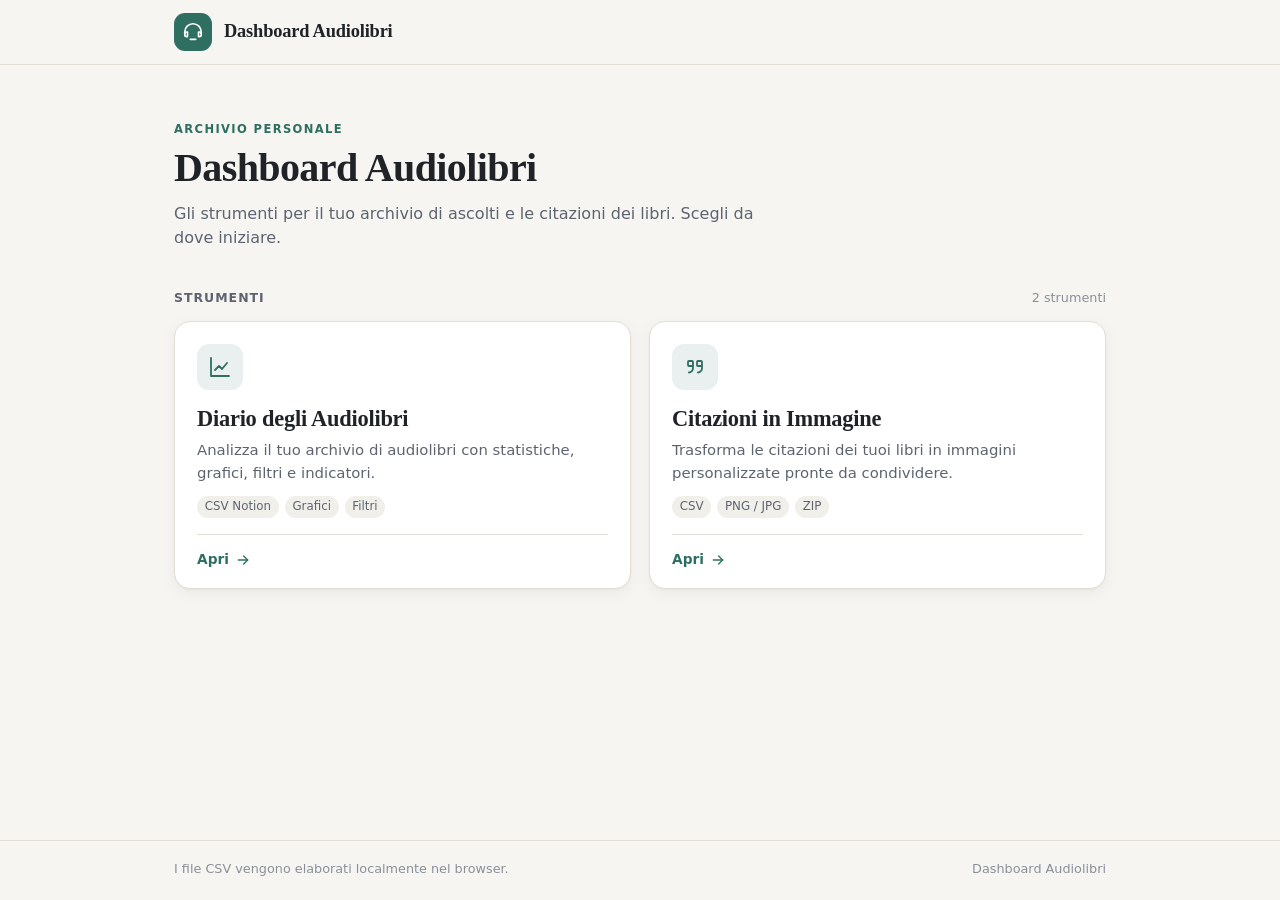
==== index.html @ 639df7b0 "Add files via upload" ====
<!DOCTYPE html>
<html lang="it">
<head>
<meta charset="utf-8">
<meta name="viewport" content="width=device-width, initial-scale=1, viewport-fit=cover">
<title>Dashboard Audiolibri</title>
<meta name="description" content="Strumenti personali per l'archivio di audiolibri e le citazioni dei libri. I file CSV vengono elaborati nel browser.">
<meta name="theme-color" content="#f6f5f2" media="(prefers-color-scheme: light)">
<meta name="theme-color" content="#121417" media="(prefers-color-scheme: dark)">
<meta name="mobile-web-app-capable" content="yes">
<meta name="apple-mobile-web-app-title" content="Audiolibri">
<link rel="manifest" href="manifest.webmanifest">
<link rel="icon" href="assets/icons/favicon.svg" type="image/svg+xml">
<link rel="icon" href="assets/icons/favicon-32.png" sizes="32x32" type="image/png">
<link rel="apple-touch-icon" href="assets/icons/apple-touch-icon.png">
<link rel="stylesheet" href="assets/css/home.css">
<script src="assets/js/apps.js" defer></script>
<script src="assets/js/home.js" defer></script>
</head>
<body>
<header class="home-header">
  <div class="wrap">
    <div class="brand">
      <div class="brand-mark" aria-hidden="true">
        <svg viewBox="0 0 24 24" fill="none" stroke="currentColor" stroke-width="1.8" stroke-linecap="round" stroke-linejoin="round"><path d="M3 14v-2a9 9 0 0 1 18 0v2"/><path d="M21 15a2 2 0 0 1-2 2h-1v-5h1a2 2 0 0 1 2 2z"/><path d="M3 15a2 2 0 0 0 2 2h1v-5H5a2 2 0 0 0-2 2z"/><path d="M9 20h6"/></svg>
      </div>
      <span class="brand-name">Dashboard Audiolibri</span>
    </div>
    <button class="btn-install" id="btn-install" type="button" hidden title="Installa come app su questo dispositivo">
      <svg viewBox="0 0 24 24" fill="none" stroke="currentColor" stroke-width="2" stroke-linecap="round" stroke-linejoin="round" aria-hidden="true"><path d="M12 3v12"/><path d="m7 10 5 5 5-5"/><path d="M5 21h14"/></svg>
      Installa
    </button>
  </div>
</header>

<main id="main">
  <div class="wrap">
    <section class="intro" aria-labelledby="home-title">
      <p class="eyebrow">Archivio personale</p>
      <h1 id="home-title">Dashboard Audiolibri</h1>
      <p>Gli strumenti per il tuo archivio di ascolti e le citazioni dei libri. Scegli da dove iniziare.</p>
    </section>

    <section aria-labelledby="apps-title">
      <div class="section-head">
        <h2 id="apps-title">Strumenti</h2>
        <span id="app-count"></span>
      </div>
      <nav class="app-grid" id="app-grid" aria-label="Applicativi disponibili"></nav>
      <noscript><p>Per usare Dashboard Audiolibri è necessario attivare JavaScript.</p></noscript>
    </section>
  </div>
</main>

<footer class="home-footer">
  <div class="wrap">
    <span>I file CSV vengono elaborati localmente nel browser.</span>
    <span>Dashboard Audiolibri</span>
  </div>
</footer>
</body>
</html>
---- assets/css/home.css ----
/* DASHBOARD AUDIOLIBRI — homepage
   Palette e tipografia allineate al Diario degli Audiolibri (tema chiaro/scuro automatico). */
:root{
  --accent:#2f6f62; --accent-ink:#ffffff; --accent-soft:rgba(47,111,98,.10);
  --bg:#f6f5f2; --surface:#ffffff; --surface-2:#f1efea; --border:#e3dfd6;
  --text:#1f2328; --muted:#5d6470; --faint:#8a909a;
  --shadow:0 1px 2px rgba(20,20,20,.04),0 4px 16px rgba(20,20,20,.05);
  --shadow-hover:0 2px 4px rgba(20,20,20,.05),0 10px 28px rgba(20,20,20,.08);
  --radius:16px;
  --font-sans:"Inter","Segoe UI Variable","Segoe UI",system-ui,-apple-system,Roboto,"Helvetica Neue",Arial,sans-serif;
  --font-serif:"Iowan Old Style","Palatino Linotype",Palatino,"Book Antiqua",Georgia,"Times New Roman",serif;
  color-scheme:light;
}
@media (prefers-color-scheme:dark){
  :root{
    --accent:#78a199; --accent-ink:#0f1513; --accent-soft:rgba(120,161,153,.14);
    --bg:#121417; --surface:#1a1d21; --surface-2:#22262b; --border:#2e333a;
    --text:#e8eaed; --muted:#a5adb8; --faint:#7d8590;
    --shadow:0 1px 2px rgba(0,0,0,.3),0 6px 20px rgba(0,0,0,.25);
    --shadow-hover:0 2px 4px rgba(0,0,0,.35),0 12px 30px rgba(0,0,0,.35);
    color-scheme:dark;
  }
}
*{box-sizing:border-box}
html{-webkit-text-size-adjust:100%}
body{
  margin:0;min-height:100vh;min-height:100dvh;display:flex;flex-direction:column;
  background:var(--bg);color:var(--text);font:15px/1.5 var(--font-sans);-webkit-font-smoothing:antialiased;
  padding:env(safe-area-inset-top,0) env(safe-area-inset-right,0) env(safe-area-inset-bottom,0) env(safe-area-inset-left,0);
}
.wrap{width:100%;max-width:980px;margin:0 auto;padding:0 24px}
:focus-visible{outline:3px solid var(--accent);outline-offset:3px;border-radius:8px}

/* Header */
.home-header{border-bottom:1px solid var(--border)}
.home-header .wrap{display:flex;align-items:center;gap:12px;min-height:64px}
.brand{display:flex;align-items:center;gap:12px;min-width:0}
.brand-mark{width:38px;height:38px;border-radius:11px;background:var(--accent);color:var(--accent-ink);display:grid;place-items:center;flex:none}
.brand-mark svg{width:22px;height:22px}
.brand-name{font-family:var(--font-serif);font-weight:600;font-size:1.15rem;letter-spacing:-.01em;white-space:nowrap}
.btn-install{
  margin-left:auto;display:inline-flex;align-items:center;gap:6px;cursor:pointer;
  border:1px solid var(--border);background:var(--surface);color:var(--text);
  font:550 .85rem/1 var(--font-sans);padding:.55em .9em;border-radius:10px;
}
.btn-install:hover{border-color:var(--accent)}
.btn-install svg{width:16px;height:16px}
.btn-install[hidden]{display:none}

/* Intro */
main{flex:1}
.intro{padding:56px 0 30px}
.eyebrow{font-size:.72rem;text-transform:uppercase;letter-spacing:.12em;color:var(--accent);font-weight:700;margin:0 0 8px}
.intro h1{font-family:var(--font-serif);font-weight:600;letter-spacing:-.015em;font-size:2.5rem;line-height:1.1;margin:0 0 12px}
.intro p:not(.eyebrow){margin:0;color:var(--muted);max-width:58ch;font-size:1rem}

/* Sezione strumenti */
.section-head{display:flex;align-items:baseline;justify-content:space-between;gap:12px;margin:8px 0 14px}
.section-head h2{margin:0;font:650 .78rem/1 var(--font-sans);text-transform:uppercase;letter-spacing:.08em;color:var(--muted)}
.section-head span{font-size:.8rem;color:var(--faint)}
.app-grid{display:grid;grid-template-columns:repeat(auto-fill,minmax(min(100%,340px),1fr));gap:18px;padding-bottom:56px}

/* Card */
.app-card{
  position:relative;display:flex;flex-direction:column;gap:16px;min-height:220px;
  padding:22px 22px 18px;border-radius:var(--radius);
  background:var(--surface);border:1px solid var(--border);box-shadow:var(--shadow);
  color:inherit;text-decoration:none;-webkit-tap-highlight-color:transparent;
  transition:border-color .18s,box-shadow .18s,transform .18s;
}
.app-card:hover{border-color:color-mix(in srgb,var(--accent) 55%,var(--border));box-shadow:var(--shadow-hover);transform:translateY(-2px)}
.app-card:active{transform:translateY(0)}
.app-icon{width:46px;height:46px;border-radius:12px;display:grid;place-items:center;background:var(--accent-soft);color:var(--accent);flex:none}
.app-icon svg{width:24px;height:24px}
.app-body{display:flex;flex-direction:column;gap:6px;flex:1}
.app-title{font-family:var(--font-serif);font-weight:600;font-size:1.4rem;line-height:1.2;letter-spacing:-.01em}
.app-desc{color:var(--muted);font-size:.93rem;max-width:44ch}
.app-tags{display:flex;flex-wrap:wrap;gap:6px;margin-top:6px}
.app-tag{font-size:.74rem;color:var(--muted);background:var(--surface-2);border-radius:999px;padding:.2em .65em}
.app-open{
  display:flex;align-items:center;gap:6px;align-self:flex-start;
  font-size:.86rem;font-weight:600;color:var(--accent);
  padding-top:14px;border-top:1px solid var(--border);width:100%;
}
.app-open svg{width:16px;height:16px;transition:transform .18s}
.app-card:hover .app-open svg{transform:translateX(3px)}

/* Footer */
.home-footer{border-top:1px solid var(--border);font-size:.8rem;color:var(--faint)}
.home-footer .wrap{display:flex;flex-wrap:wrap;gap:6px 18px;justify-content:space-between;padding-top:18px;padding-bottom:22px}

/* Smartphone */
@media (max-width:640px){
  .wrap{padding:0 16px}
  .intro{padding:34px 0 22px}
  .intro h1{font-size:1.95rem}
  .app-grid{gap:14px;padding-bottom:36px}
  .app-card{min-height:0;padding:18px 18px 14px;gap:14px}
  .app-title{font-size:1.25rem}
}
@media (prefers-reduced-motion:reduce){*{transition:none!important}}
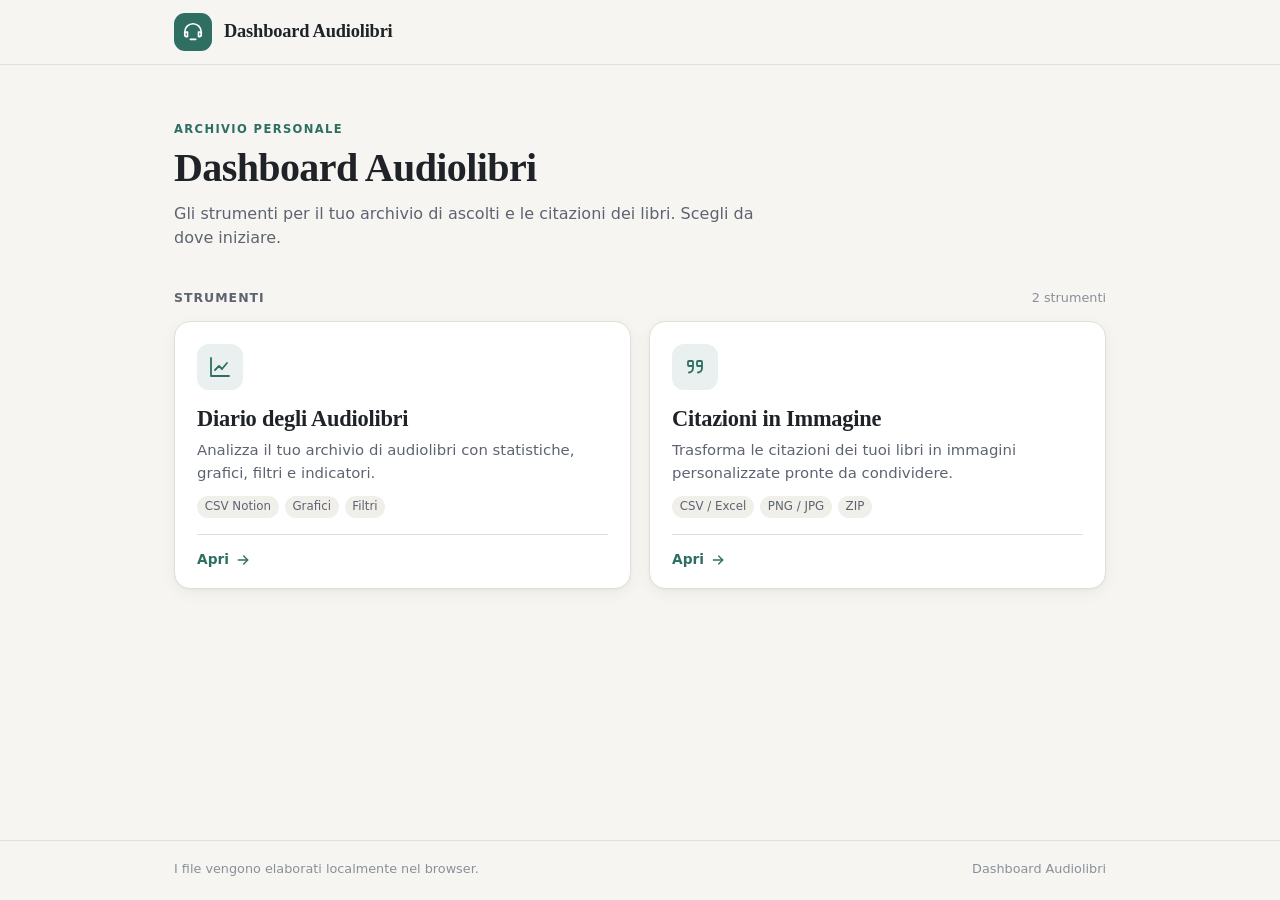
==== commit e41ef5c6: "v2 Aggiunto template scaricabile in citazioni Rimossi 72 citazioni presintallate Ora la dashboard " ====
--- a/index.html
+++ b/index.html
@@ -4,7 +4,7 @@
 <meta charset="utf-8">
 <meta name="viewport" content="width=device-width, initial-scale=1, viewport-fit=cover">
 <title>Dashboard Audiolibri</title>
-<meta name="description" content="Strumenti personali per l'archivio di audiolibri e le citazioni dei libri. I file CSV vengono elaborati nel browser.">
+<meta name="description" content="Strumenti personali per l'archivio di audiolibri e le citazioni dei libri. I file vengono elaborati nel browser.">
 <meta name="theme-color" content="#f6f5f2" media="(prefers-color-scheme: light)">
 <meta name="theme-color" content="#121417" media="(prefers-color-scheme: dark)">
 <meta name="mobile-web-app-capable" content="yes">
@@ -54,7 +54,7 @@
 
 <footer class="home-footer">
   <div class="wrap">
-    <span>I file CSV vengono elaborati localmente nel browser.</span>
+    <span>I file vengono elaborati localmente nel browser.</span>
     <span>Dashboard Audiolibri</span>
   </div>
 </footer>
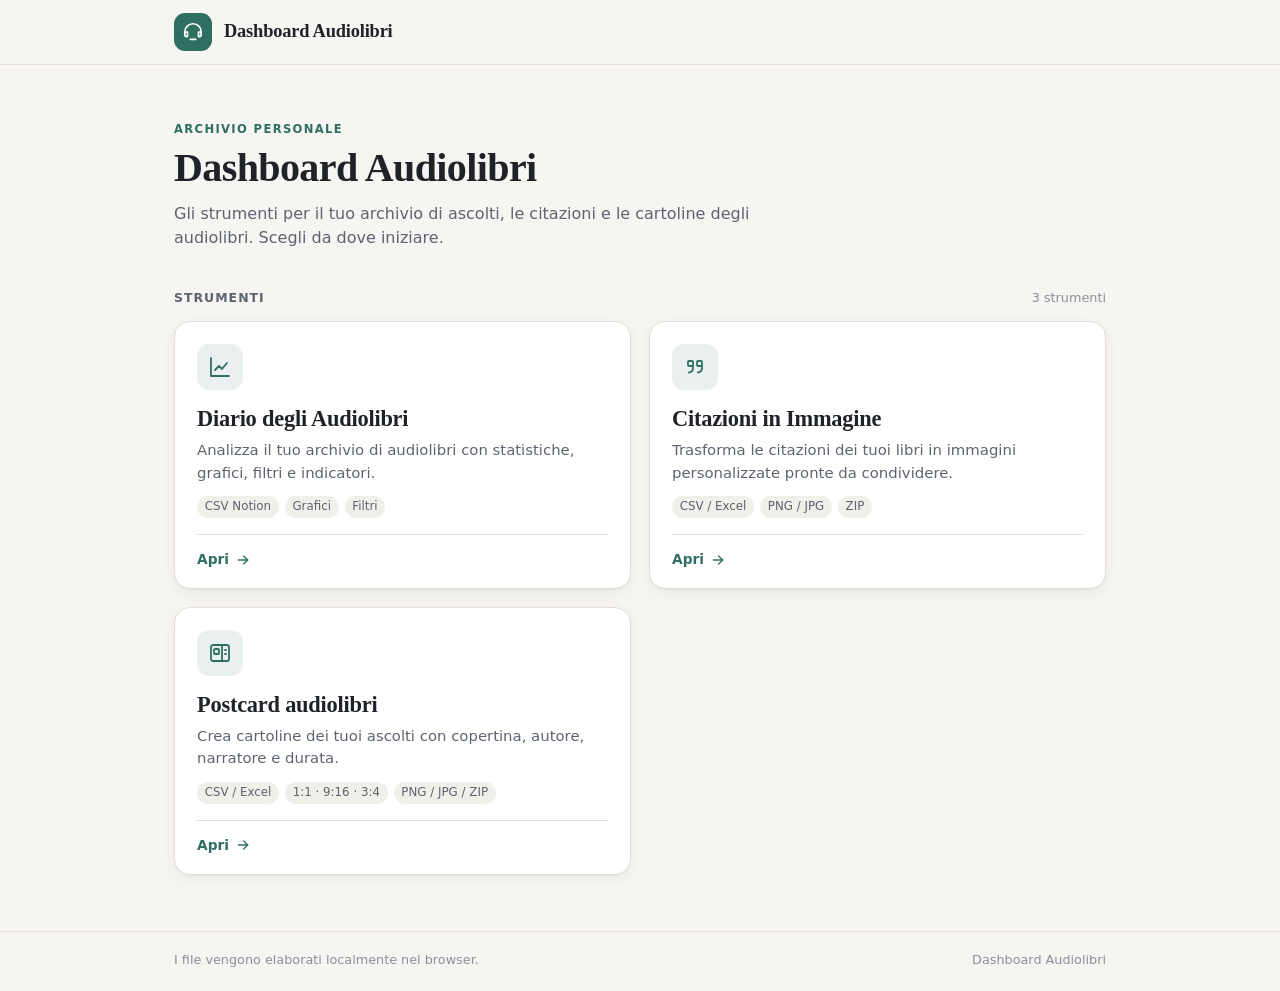
==== commit bcff5a95: "Aggiunta postcard Aggiunta postcard" ====
--- a/index.html
+++ b/index.html
@@ -38,7 +38,7 @@
     <section class="intro" aria-labelledby="home-title">
       <p class="eyebrow">Archivio personale</p>
       <h1 id="home-title">Dashboard Audiolibri</h1>
-      <p>Gli strumenti per il tuo archivio di ascolti e le citazioni dei libri. Scegli da dove iniziare.</p>
+      <p>Gli strumenti per il tuo archivio di ascolti, le citazioni e le cartoline degli audiolibri. Scegli da dove iniziare.</p>
     </section>
 
     <section aria-labelledby="apps-title">
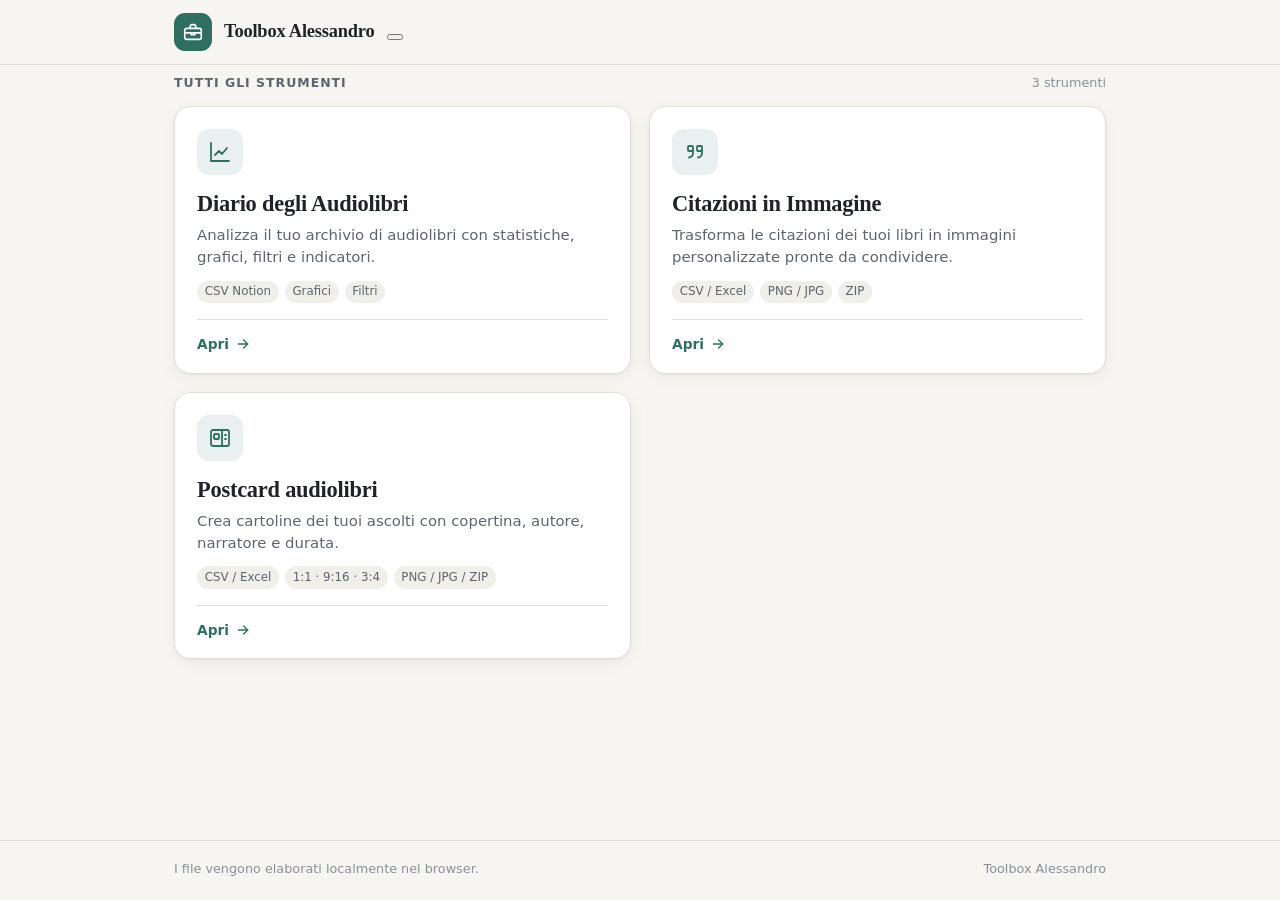
==== commit 9600bf7e: "Update index.html" ====
--- a/index.html
+++ b/index.html
@@ -3,16 +3,19 @@
 <head>
 <meta charset="utf-8">
 <meta name="viewport" content="width=device-width, initial-scale=1, viewport-fit=cover">
-<title>Dashboard Audiolibri</title>
-<meta name="description" content="Strumenti personali per l'archivio di audiolibri e le citazioni dei libri. I file vengono elaborati nel browser.">
-<meta name="theme-color" content="#f6f5f2" media="(prefers-color-scheme: light)">
-<meta name="theme-color" content="#121417" media="(prefers-color-scheme: dark)">
+<title>Toolbox Alessandro</title>
+<meta name="description" content="Raccolta personale di strumenti per i miei hobby: audiolibri, chitarra, film e utility. I file vengono elaborati nel browser.">
+<meta name="theme-color" id="theme-color" content="#f6f5f2">
 <meta name="mobile-web-app-capable" content="yes">
-<meta name="apple-mobile-web-app-title" content="Audiolibri">
+<meta name="apple-mobile-web-app-title" content="Toolbox">
 <link rel="manifest" href="manifest.webmanifest">
 <link rel="icon" href="assets/icons/favicon.svg" type="image/svg+xml">
 <link rel="icon" href="assets/icons/favicon-32.png" sizes="32x32" type="image/png">
 <link rel="apple-touch-icon" href="assets/icons/apple-touch-icon.png">
+<script>
+  /* Applica subito il tema salvato, per evitare il "lampo" di colore al caricamento */
+  try{var t=localStorage.getItem("toolbox.theme");if(t==="light"||t==="dark")document.documentElement.dataset.theme=t;}catch(e){}
+</script>
 <link rel="stylesheet" href="assets/css/home.css">
 <script src="assets/js/apps.js" defer></script>
 <script src="assets/js/home.js" defer></script>
@@ -22,32 +25,37 @@
   <div class="wrap">
     <div class="brand">
       <div class="brand-mark" aria-hidden="true">
-        <svg viewBox="0 0 24 24" fill="none" stroke="currentColor" stroke-width="1.8" stroke-linecap="round" stroke-linejoin="round"><path d="M3 14v-2a9 9 0 0 1 18 0v2"/><path d="M21 15a2 2 0 0 1-2 2h-1v-5h1a2 2 0 0 1 2 2z"/><path d="M3 15a2 2 0 0 0 2 2h1v-5H5a2 2 0 0 0-2 2z"/><path d="M9 20h6"/></svg>
+        <svg viewBox="0 0 24 24" fill="none" stroke="currentColor" stroke-width="1.8" stroke-linecap="round" stroke-linejoin="round"><rect x="3" y="8" width="18" height="12" rx="2"/><path d="M9 8V6a2 2 0 0 1 2-2h2a2 2 0 0 1 2 2v2"/><path d="M3 13h18"/><path d="M10 13v2h4v-2"/></svg>
       </div>
-      <span class="brand-name">Dashboard Audiolibri</span>
+      <span class="brand-name">Toolbox Alessandro</span>
     </div>
-    <button class="btn-install" id="btn-install" type="button" hidden title="Installa come app su questo dispositivo">
-      <svg viewBox="0 0 24 24" fill="none" stroke="currentColor" stroke-width="2" stroke-linecap="round" stroke-linejoin="round" aria-hidden="true"><path d="M12 3v12"/><path d="m7 10 5 5 5-5"/><path d="M5 21h14"/></svg>
-      Installa
-    </button>
+    <div class="header-actions">
+      <button class="btn-icon" id="btn-theme" type="button" title="Tema" aria-label="Tema"></button>
+      <button class="btn-install" id="btn-install" type="button" hidden title="Installa come app su questo dispositivo">
+        <svg viewBox="0 0 24 24" fill="none" stroke="currentColor" stroke-width="2" stroke-linecap="round" stroke-linejoin="round" aria-hidden="true"><path d="M12 3v12"/><path d="m7 10 5 5 5-5"/><path d="M5 21h14"/></svg>
+        Installa
+      </button>
+    </div>
   </div>
 </header>
 
 <main id="main">
   <div class="wrap">
-    <section class="intro" aria-labelledby="home-title">
-      <p class="eyebrow">Archivio personale</p>
-      <h1 id="home-title">Dashboard Audiolibri</h1>
-      <p>Gli strumenti per il tuo archivio di ascolti, le citazioni e le cartoline degli audiolibri. Scegli da dove iniziare.</p>
+    <section id="featured-section" class="block" aria-labelledby="featured-title" hidden>
+      <div class="section-head">
+        <h2 id="featured-title">In evidenza</h2>
+      </div>
+      <nav class="app-grid featured" id="featured-grid" aria-label="Applicativi in evidenza"></nav>
     </section>
 
-    <section aria-labelledby="apps-title">
+    <section class="block" aria-labelledby="apps-title">
       <div class="section-head">
-        <h2 id="apps-title">Strumenti</h2>
+        <h2 id="apps-title">Tutti gli strumenti</h2>
         <span id="app-count"></span>
       </div>
+      <div class="filters" id="filters" role="toolbar" aria-label="Filtra per categoria"></div>
       <nav class="app-grid" id="app-grid" aria-label="Applicativi disponibili"></nav>
-      <noscript><p>Per usare Dashboard Audiolibri è necessario attivare JavaScript.</p></noscript>
+      <noscript><p>Per usare Toolbox Alessandro è necessario attivare JavaScript.</p></noscript>
     </section>
   </div>
 </main>
@@ -55,7 +63,7 @@
 <footer class="home-footer">
   <div class="wrap">
     <span>I file vengono elaborati localmente nel browser.</span>
-    <span>Dashboard Audiolibri</span>
+    <span>Toolbox Alessandro</span>
   </div>
 </footer>
 </body>
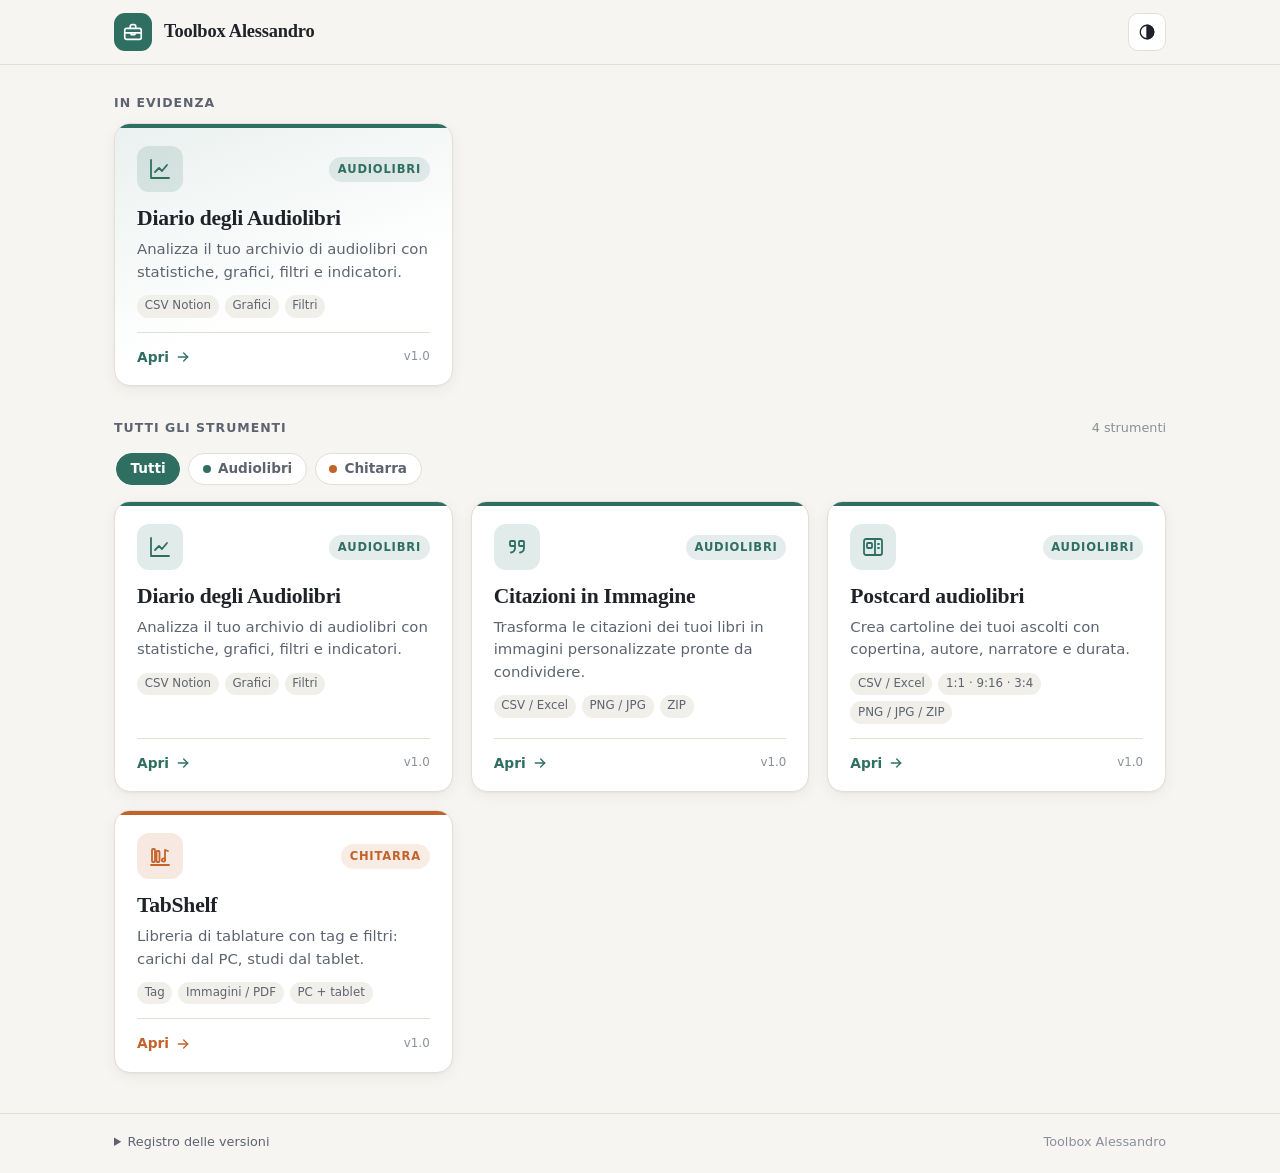
==== commit 1e9cd3be: "Toolbox: versione sulle card, registro delle versioni in homepage, tolta la scritta sull'elaborazion" ====
--- a/index.html
+++ b/index.html
@@ -4,7 +4,7 @@
 <meta charset="utf-8">
 <meta name="viewport" content="width=device-width, initial-scale=1, viewport-fit=cover">
 <title>Toolbox Alessandro</title>
-<meta name="description" content="Raccolta personale di strumenti per i miei hobby: audiolibri, chitarra, film e utility. I file vengono elaborati nel browser.">
+<meta name="description" content="Raccolta personale di strumenti per i miei hobby: audiolibri, chitarra, film e utility.">
 <meta name="theme-color" id="theme-color" content="#f6f5f2">
 <meta name="mobile-web-app-capable" content="yes">
 <meta name="apple-mobile-web-app-title" content="Toolbox">
@@ -62,7 +62,10 @@
 
 <footer class="home-footer">
   <div class="wrap">
-    <span>I file vengono elaborati localmente nel browser.</span>
+    <details class="logbook">
+      <summary>Registro delle versioni</summary>
+      <ul id="changelog-list"></ul>
+    </details>
     <span>Toolbox Alessandro</span>
   </div>
 </footer>
--- a/assets/css/home.css
+++ b/assets/css/home.css
@@ -1,101 +1,149 @@
-/* DASHBOARD AUDIOLIBRI — homepage
-   Palette e tipografia allineate al Diario degli Audiolibri (tema chiaro/scuro automatico). */
+/* TOOLBOX ALESSANDRO — homepage
+   Tema: automatico (sistema) oppure forzato con data-theme="light|dark" su <html>.
+   Ogni card riceve il colore della propria categoria tramite la variabile --cat. */
 :root{
   --accent:#2f6f62; --accent-ink:#ffffff; --accent-soft:rgba(47,111,98,.10);
   --bg:#f6f5f2; --surface:#ffffff; --surface-2:#f1efea; --border:#e3dfd6;
   --text:#1f2328; --muted:#5d6470; --faint:#8a909a;
   --shadow:0 1px 2px rgba(20,20,20,.04),0 4px 16px rgba(20,20,20,.05);
   --shadow-hover:0 2px 4px rgba(20,20,20,.05),0 10px 28px rgba(20,20,20,.08);
+  --cat-lift:0%;
   --radius:16px;
   --font-sans:"Inter","Segoe UI Variable","Segoe UI",system-ui,-apple-system,Roboto,"Helvetica Neue",Arial,sans-serif;
   --font-serif:"Iowan Old Style","Palatino Linotype",Palatino,"Book Antiqua",Georgia,"Times New Roman",serif;
   color-scheme:light;
 }
+/* Scuro: forzato dal pulsante */
+:root[data-theme="dark"]{
+  --accent:#78a199; --accent-ink:#0f1513; --accent-soft:rgba(120,161,153,.14);
+  --bg:#121417; --surface:#1a1d21; --surface-2:#22262b; --border:#2e333a;
+  --text:#e8eaed; --muted:#a5adb8; --faint:#7d8590;
+  --shadow:0 1px 2px rgba(0,0,0,.3),0 6px 20px rgba(0,0,0,.25);
+  --shadow-hover:0 2px 4px rgba(0,0,0,.35),0 12px 30px rgba(0,0,0,.35);
+  --cat-lift:42%;
+  color-scheme:dark;
+}
+/* Scuro: automatico, se il tema non è forzato su chiaro */
 @media (prefers-color-scheme:dark){
-  :root{
+  :root:not([data-theme="light"]){
     --accent:#78a199; --accent-ink:#0f1513; --accent-soft:rgba(120,161,153,.14);
     --bg:#121417; --surface:#1a1d21; --surface-2:#22262b; --border:#2e333a;
     --text:#e8eaed; --muted:#a5adb8; --faint:#7d8590;
     --shadow:0 1px 2px rgba(0,0,0,.3),0 6px 20px rgba(0,0,0,.25);
     --shadow-hover:0 2px 4px rgba(0,0,0,.35),0 12px 30px rgba(0,0,0,.35);
+    --cat-lift:42%;
     color-scheme:dark;
   }
 }
+
 *{box-sizing:border-box}
 html{-webkit-text-size-adjust:100%}
 body{
   margin:0;min-height:100vh;min-height:100dvh;display:flex;flex-direction:column;
   background:var(--bg);color:var(--text);font:15px/1.5 var(--font-sans);-webkit-font-smoothing:antialiased;
   padding:env(safe-area-inset-top,0) env(safe-area-inset-right,0) env(safe-area-inset-bottom,0) env(safe-area-inset-left,0);
+  transition:background .2s,color .2s;
 }
-.wrap{width:100%;max-width:980px;margin:0 auto;padding:0 24px}
+.wrap{width:100%;max-width:1100px;margin:0 auto;padding:0 24px}
 :focus-visible{outline:3px solid var(--accent);outline-offset:3px;border-radius:8px}
 
 /* Header */
-.home-header{border-bottom:1px solid var(--border)}
+.home-header{border-bottom:1px solid var(--border);position:sticky;top:0;z-index:5;background:color-mix(in srgb,var(--bg) 88%,transparent);backdrop-filter:blur(10px);-webkit-backdrop-filter:blur(10px)}
 .home-header .wrap{display:flex;align-items:center;gap:12px;min-height:64px}
 .brand{display:flex;align-items:center;gap:12px;min-width:0}
 .brand-mark{width:38px;height:38px;border-radius:11px;background:var(--accent);color:var(--accent-ink);display:grid;place-items:center;flex:none}
 .brand-mark svg{width:22px;height:22px}
-.brand-name{font-family:var(--font-serif);font-weight:600;font-size:1.15rem;letter-spacing:-.01em;white-space:nowrap}
-.btn-install{
-  margin-left:auto;display:inline-flex;align-items:center;gap:6px;cursor:pointer;
+.brand-name{font-family:var(--font-serif);font-weight:600;font-size:1.15rem;letter-spacing:-.01em;white-space:nowrap;overflow:hidden;text-overflow:ellipsis}
+.header-actions{margin-left:auto;display:flex;align-items:center;gap:8px}
+.btn-icon,.btn-install{
+  display:inline-flex;align-items:center;justify-content:center;gap:6px;cursor:pointer;
   border:1px solid var(--border);background:var(--surface);color:var(--text);
-  font:550 .85rem/1 var(--font-sans);padding:.55em .9em;border-radius:10px;
+  font:550 .85rem/1 var(--font-sans);border-radius:10px;transition:border-color .15s;
 }
-.btn-install:hover{border-color:var(--accent)}
+.btn-icon{width:38px;height:38px;padding:0}
+.btn-install{padding:.55em .9em;height:38px}
+.btn-icon:hover,.btn-install:hover{border-color:var(--accent)}
+.btn-icon svg{width:18px;height:18px}
 .btn-install svg{width:16px;height:16px}
-.btn-install[hidden]{display:none}
+.btn-install[hidden],.filters[hidden],.block[hidden]{display:none}
 
-/* Intro */
+/* Sezioni */
 main{flex:1}
-.intro{padding:56px 0 30px}
-.eyebrow{font-size:.72rem;text-transform:uppercase;letter-spacing:.12em;color:var(--accent);font-weight:700;margin:0 0 8px}
-.intro h1{font-family:var(--font-serif);font-weight:600;letter-spacing:-.015em;font-size:2.5rem;line-height:1.1;margin:0 0 12px}
-.intro p:not(.eyebrow){margin:0;color:var(--muted);max-width:58ch;font-size:1rem}
-
-/* Sezione strumenti */
-.section-head{display:flex;align-items:baseline;justify-content:space-between;gap:12px;margin:8px 0 14px}
+.block{padding-top:32px}
+.block + .block{padding-top:12px}
+.section-head{display:flex;align-items:baseline;justify-content:space-between;gap:12px;margin:0 0 14px}
 .section-head h2{margin:0;font:650 .78rem/1 var(--font-sans);text-transform:uppercase;letter-spacing:.08em;color:var(--muted)}
 .section-head span{font-size:.8rem;color:var(--faint)}
-.app-grid{display:grid;grid-template-columns:repeat(auto-fill,minmax(min(100%,340px),1fr));gap:18px;padding-bottom:56px}
+
+/* Filtri a pillole */
+.filters{display:flex;gap:8px;overflow-x:auto;padding:2px 2px 16px;scrollbar-width:none;-webkit-overflow-scrolling:touch}
+.filters::-webkit-scrollbar{display:none}
+.pill{
+  --c:var(--cat,var(--accent));
+  flex:none;cursor:pointer;display:inline-flex;align-items:center;gap:7px;
+  border:1px solid var(--border);background:var(--surface);color:var(--muted);
+  font:550 .85rem/1 var(--font-sans);padding:.6em 1em;border-radius:999px;
+  transition:background .15s,color .15s,border-color .15s;
+}
+.pill[data-filter]:not([data-filter="all"])::before{content:"";width:8px;height:8px;border-radius:50%;background:var(--c)}
+.pill:hover{border-color:var(--c);color:var(--text)}
+.pill[aria-pressed="true"]{background:var(--c);border-color:var(--c);color:#fff}
+.pill[aria-pressed="true"]::before{background:#fff!important}
+
+/* Griglia */
+.app-grid{display:grid;grid-template-columns:repeat(auto-fill,minmax(min(100%,300px),1fr));gap:18px;padding-bottom:40px}
+.app-grid.featured{padding-bottom:20px}
 
 /* Card */
 .app-card{
-  position:relative;display:flex;flex-direction:column;gap:16px;min-height:220px;
+  --cat-fg:color-mix(in srgb,var(--cat,var(--accent)),#fff var(--cat-lift));
+  position:relative;display:flex;flex-direction:column;gap:14px;min-height:210px;overflow:hidden;
   padding:22px 22px 18px;border-radius:var(--radius);
   background:var(--surface);border:1px solid var(--border);box-shadow:var(--shadow);
   color:inherit;text-decoration:none;-webkit-tap-highlight-color:transparent;
   transition:border-color .18s,box-shadow .18s,transform .18s;
 }
-.app-card:hover{border-color:color-mix(in srgb,var(--accent) 55%,var(--border));box-shadow:var(--shadow-hover);transform:translateY(-2px)}
+.app-card::before{content:"";position:absolute;inset:0 0 auto 0;height:4px;background:var(--cat-fg)}
+.app-card:hover{border-color:color-mix(in srgb,var(--cat-fg) 55%,var(--border));box-shadow:var(--shadow-hover);transform:translateY(-2px)}
 .app-card:active{transform:translateY(0)}
-.app-icon{width:46px;height:46px;border-radius:12px;display:grid;place-items:center;background:var(--accent-soft);color:var(--accent);flex:none}
+.featured .app-card{background:linear-gradient(160deg,color-mix(in srgb,var(--cat-fg) 10%,var(--surface)),var(--surface) 65%)}
+.app-top{display:flex;align-items:center;justify-content:space-between;gap:10px}
+.app-icon{width:46px;height:46px;border-radius:12px;display:grid;place-items:center;background:color-mix(in srgb,var(--cat-fg) 14%,transparent);color:var(--cat-fg);flex:none}
 .app-icon svg{width:24px;height:24px}
+.app-cat{font-size:.72rem;font-weight:650;text-transform:uppercase;letter-spacing:.07em;color:var(--cat-fg);background:color-mix(in srgb,var(--cat-fg) 12%,transparent);padding:.35em .75em;border-radius:999px}
 .app-body{display:flex;flex-direction:column;gap:6px;flex:1}
-.app-title{font-family:var(--font-serif);font-weight:600;font-size:1.4rem;line-height:1.2;letter-spacing:-.01em}
+.app-title{font-family:var(--font-serif);font-weight:600;font-size:1.35rem;line-height:1.2;letter-spacing:-.01em}
 .app-desc{color:var(--muted);font-size:.93rem;max-width:44ch}
 .app-tags{display:flex;flex-wrap:wrap;gap:6px;margin-top:6px}
 .app-tag{font-size:.74rem;color:var(--muted);background:var(--surface-2);border-radius:999px;padding:.2em .65em}
 .app-open{
-  display:flex;align-items:center;gap:6px;align-self:flex-start;
-  font-size:.86rem;font-weight:600;color:var(--accent);
-  padding-top:14px;border-top:1px solid var(--border);width:100%;
+  display:flex;align-items:center;gap:6px;width:100%;
+  font-size:.86rem;font-weight:600;color:var(--cat-fg);
+  padding-top:14px;border-top:1px solid var(--border);
 }
 .app-open svg{width:16px;height:16px;transition:transform .18s}
 .app-card:hover .app-open svg{transform:translateX(3px)}
+.app-ver{margin-left:auto;font-size:.74rem;font-weight:500;color:var(--faint);font-variant-numeric:tabular-nums}
 
 /* Footer */
 .home-footer{border-top:1px solid var(--border);font-size:.8rem;color:var(--faint)}
-.home-footer .wrap{display:flex;flex-wrap:wrap;gap:6px 18px;justify-content:space-between;padding-top:18px;padding-bottom:22px}
+.home-footer .wrap{display:flex;flex-wrap:wrap;gap:6px 18px;justify-content:space-between;align-items:flex-start;padding-top:18px;padding-bottom:22px}
+.logbook{max-width:640px}
+.logbook summary{cursor:pointer;color:var(--muted)}
+.logbook summary:hover{color:var(--text)}
+.logbook ul{list-style:none;margin:10px 0 0;padding:0;display:grid;gap:6px}
+.logbook li{display:flex;flex-wrap:wrap;gap:2px 8px;line-height:1.45}
+.logbook .log-date{color:var(--faint);font-variant-numeric:tabular-nums}
+.logbook strong{color:var(--muted);font-weight:600}
+.logbook li span{color:var(--muted);flex-basis:100%}
 
 /* Smartphone */
 @media (max-width:640px){
   .wrap{padding:0 16px}
-  .intro{padding:34px 0 22px}
-  .intro h1{font-size:1.95rem}
-  .app-grid{gap:14px;padding-bottom:36px}
-  .app-card{min-height:0;padding:18px 18px 14px;gap:14px}
-  .app-title{font-size:1.25rem}
+  .block{padding-top:22px}
+  .app-grid{gap:14px;padding-bottom:28px}
+  .app-card{min-height:0;padding:18px 18px 14px;gap:12px}
+  .app-title{font-size:1.2rem}
+  .btn-install{padding:0;width:38px;font-size:0;gap:0}
 }
 @media (prefers-reduced-motion:reduce){*{transition:none!important}}
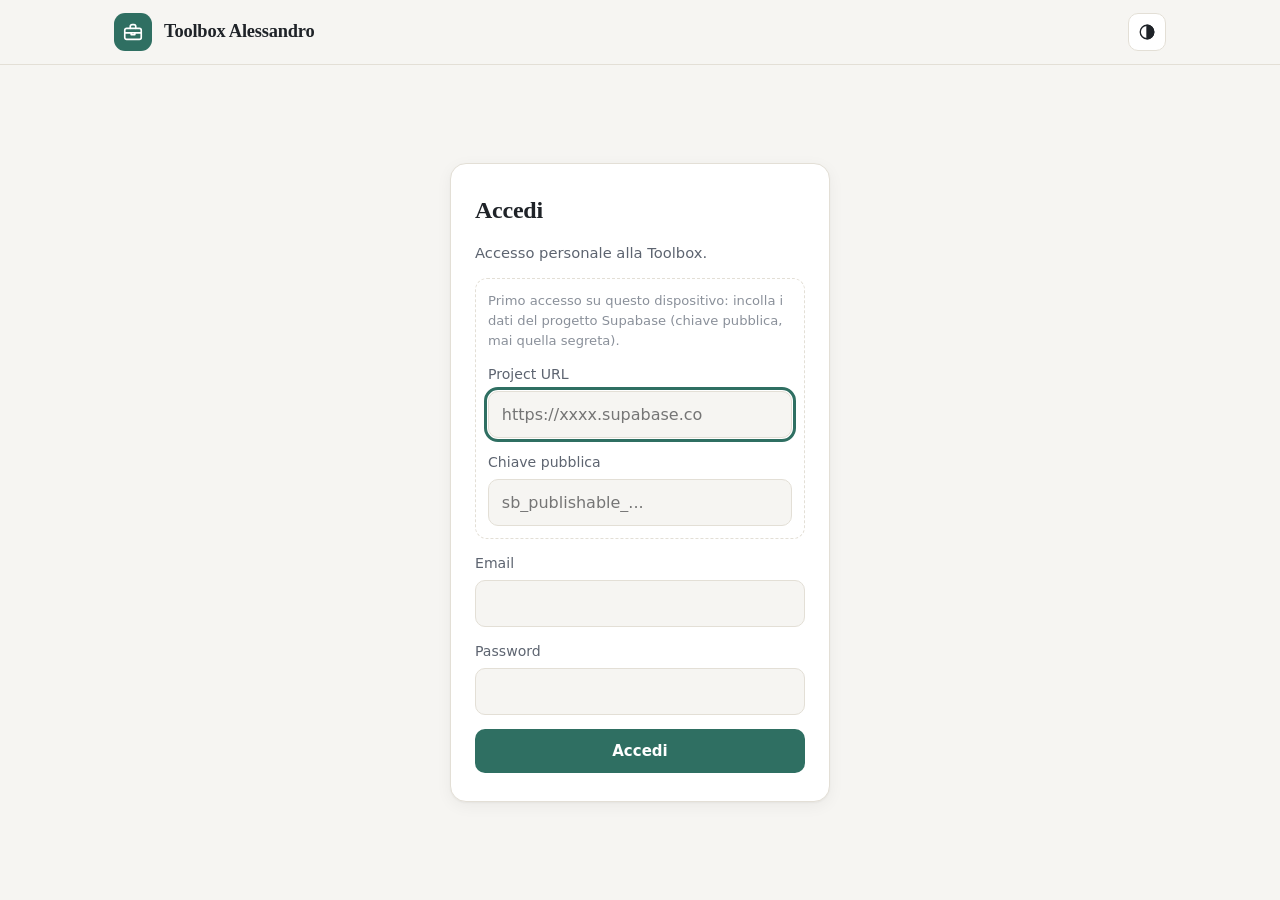
==== commit b3b07100: "Login unico dalla home e Diario audiolibri dal cloud - modulo di accesso condiviso (sessione comune " ====
--- a/index.html
+++ b/index.html
@@ -9,18 +9,22 @@
 <meta name="mobile-web-app-capable" content="yes">
 <meta name="apple-mobile-web-app-title" content="Toolbox">
 <link rel="manifest" href="manifest.webmanifest">
-<link rel="icon" href="assets/icons/favicon.svg" type="image/svg+xml">
-<link rel="icon" href="assets/icons/favicon-32.png" sizes="32x32" type="image/png">
-<link rel="apple-touch-icon" href="assets/icons/apple-touch-icon.png">
+<link rel="icon" href="assets/icons/favicon.svg?v=2" type="image/svg+xml">
+<link rel="icon" href="assets/icons/favicon-32.png?v=2" sizes="32x32" type="image/png">
+<link rel="apple-touch-icon" href="assets/icons/apple-touch-icon.png?v=2">
 <script>
   /* Applica subito il tema salvato, per evitare il "lampo" di colore al caricamento */
   try{var t=localStorage.getItem("toolbox.theme");if(t==="light"||t==="dark")document.documentElement.dataset.theme=t;}catch(e){}
 </script>
 <link rel="stylesheet" href="assets/css/home.css">
+<script src="assets/js/toolbox-config.js" defer></script>
+<script src="assets/js/toolbox-auth.js" defer></script>
 <script src="assets/js/apps.js" defer></script>
 <script src="assets/js/home.js" defer></script>
+<script src="assets/js/home-login.js" defer></script>
 </head>
-<body>
+<body class="locked">
+<script>try{var s=JSON.parse(localStorage.getItem("tabshelf.auth")||"null");if(s&&(s.access_token||s.refresh_token))document.body.classList.remove("locked")}catch(e){}</script>
 <header class="home-header">
   <div class="wrap">
     <div class="brand">
@@ -31,6 +35,9 @@
     </div>
     <div class="header-actions">
       <button class="btn-icon" id="btn-theme" type="button" title="Tema" aria-label="Tema"></button>
+      <button class="btn-icon" id="btn-logout" type="button" hidden title="Esci" aria-label="Esci">
+        <svg viewBox="0 0 24 24" fill="none" stroke="currentColor" stroke-width="1.8" stroke-linecap="round" stroke-linejoin="round" aria-hidden="true"><path d="M9 21H5a2 2 0 0 1-2-2V5a2 2 0 0 1 2-2h4"/><path d="m16 17 5-5-5-5"/><path d="M21 12H9"/></svg>
+      </button>
       <button class="btn-install" id="btn-install" type="button" hidden title="Installa come app su questo dispositivo">
         <svg viewBox="0 0 24 24" fill="none" stroke="currentColor" stroke-width="2" stroke-linecap="round" stroke-linejoin="round" aria-hidden="true"><path d="M12 3v12"/><path d="m7 10 5 5 5-5"/><path d="M5 21h14"/></svg>
         Installa
@@ -38,6 +45,22 @@
     </div>
   </div>
 </header>
+
+<main id="login-main" class="login-main" hidden>
+  <form id="login-form" class="login-card" autocomplete="on" novalidate>
+    <h1>Accedi</h1>
+    <p class="login-note">Accesso personale alla Toolbox.</p>
+    <div id="login-config" class="login-config" hidden>
+      <p class="login-hint">Primo accesso su questo dispositivo: incolla i dati del progetto Supabase (chiave pubblica, mai quella segreta).</p>
+      <label>Project URL <input type="url" id="login-url" inputmode="url" autocapitalize="off" spellcheck="false" placeholder="https://xxxx.supabase.co"></label>
+      <label>Chiave pubblica <input type="text" id="login-key" autocapitalize="off" spellcheck="false" placeholder="sb_publishable_..."></label>
+    </div>
+    <label>Email <input type="email" id="login-email" autocomplete="username" autocapitalize="off" required></label>
+    <label>Password <input type="password" id="login-password" autocomplete="current-password" required></label>
+    <p id="login-error" class="login-error" role="alert" hidden></p>
+    <button id="login-submit" class="btn-primary" type="submit">Accedi</button>
+  </form>
+</main>
 
 <main id="main">
   <div class="wrap">
--- a/assets/css/home.css
+++ b/assets/css/home.css
@@ -147,3 +147,23 @@
   .btn-install{padding:0;width:38px;font-size:0;gap:0}
 }
 @media (prefers-reduced-motion:reduce){*{transition:none!important}}
+
+/* ---------- Accesso ---------- */
+body.locked #main,body.locked .home-footer{display:none}
+.login-main{flex:1;display:grid;place-items:center;padding:32px 20px}
+.login-main[hidden]{display:none}
+.login-card{width:100%;max-width:380px;background:var(--surface);border:1px solid var(--border);border-radius:var(--radius);box-shadow:var(--shadow);padding:28px 24px;display:flex;flex-direction:column;gap:14px}
+.login-card h1{margin:0;font-family:var(--font-serif);font-size:1.5rem;font-weight:600;letter-spacing:-.01em}
+.login-note{margin:0;color:var(--muted);font-size:.92rem}
+.login-card label{display:flex;flex-direction:column;gap:6px;font-size:.88rem;color:var(--muted)}
+.login-card input{font:inherit;font-size:1rem;color:var(--text);background:var(--bg);border:1px solid var(--border);border-radius:10px;padding:.65em .8em;min-height:44px}
+.login-card input:focus-visible{outline:3px solid var(--accent);outline-offset:1px}
+.login-config{display:flex;flex-direction:column;gap:14px;padding:12px;border:1px dashed var(--border);border-radius:12px}
+.login-config[hidden],.login-error[hidden]{display:none}
+.login-hint{margin:0;font-size:.82rem;color:var(--faint)}
+.login-error{margin:0;color:#a3352f;font-size:.9rem}
+:root[data-theme="dark"] .login-error{color:#e08a80}
+@media (prefers-color-scheme:dark){:root:not([data-theme="light"]) .login-error{color:#e08a80}}
+.btn-primary{cursor:pointer;border:0;border-radius:10px;background:var(--accent);color:var(--accent-ink);font:inherit;font-weight:600;min-height:44px;padding:.6em 1em}
+.btn-primary:disabled{opacity:.6;cursor:default}
+.btn-icon[hidden]{display:none}
